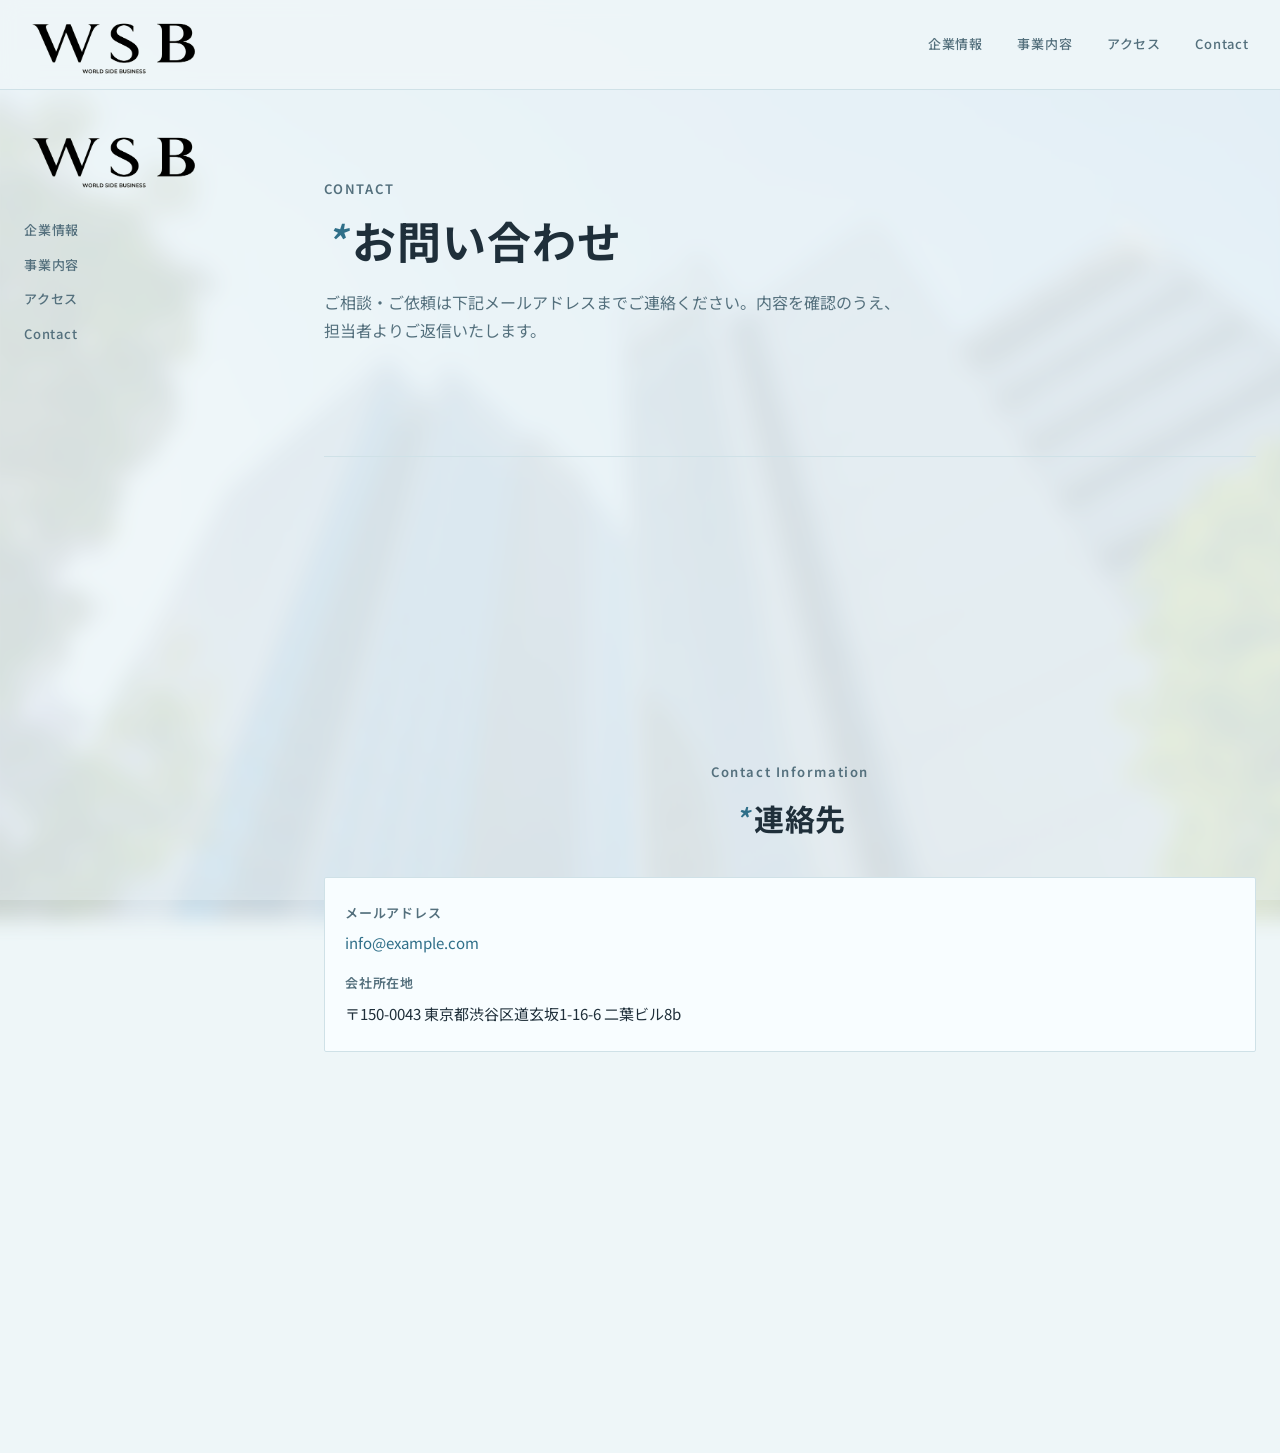
==== contact.html @ 1dfd7d29 "first commit" ====
<!doctype html>
<html lang="ja">
<head>
  <meta charset="UTF-8" />
  <meta name="viewport" content="width=device-width, initial-scale=1.0" />
  <meta name="description" content="合同会社WSBへのお問い合わせページです。" />
  <title>Contact｜合同会社WSB</title>
  <link rel="preconnect" href="https://fonts.googleapis.com" />
  <link rel="preconnect" href="https://fonts.gstatic.com" crossorigin />
  <link href="https://fonts.googleapis.com/css2?family=Noto+Sans+JP:wght@400;500;600;700&display=swap" rel="stylesheet" />
  <link rel="stylesheet" href="./css/base.css" />
  <link rel="stylesheet" href="./css/layout.css" />
  <link rel="stylesheet" href="./css/sections.css" />
  <link rel="stylesheet" href="./css/components.css" />
</head>
<body>
  <header class="site-header">
    <div class="site-header__inner">
      <button class="menu-toggle" type="button" aria-expanded="false" aria-controls="header-nav" aria-label="メニューを開く">
        <span></span>
        <span></span>
        <span></span>
      </button>
      <a class="logo" href="./index.html" aria-label="合同会社WSB ホーム">
        <img class="logo__image" src="./assets/logo.png" alt="WSBロゴ" />
      </a>
      <nav class="nav nav--header" id="header-nav" aria-label="ヘッダーナビゲーション">
        <a href="./index.html#profile">企業情報</a>
        <a href="./index.html#business">事業内容</a>
        <a href="./index.html#access">アクセス</a>
        <a href="./contact.html">Contact</a>
      </nav>
    </div>
  </header>

  <div class="page-layout">
    <aside class="site-sidebar">
      <div class="site-sidebar__inner">
        <a class="logo" href="./index.html" aria-label="合同会社WSB ホーム">
          <img class="logo__image" src="./assets/logo.png" alt="WSBロゴ" />
        </a>
        <nav class="nav nav--sidebar" aria-label="サイドナビゲーション">
          <a href="./index.html#profile">企業情報</a>
          <a href="./index.html#business">事業内容</a>
          <a href="./index.html#access">アクセス</a>
          <a href="./contact.html">Contact</a>
        </nav>
      </div>
    </aside>

    <main>
    <header class="hero">
      <p class="hero__label">Contact</p>
      <h1 class="hero__title"><span class="mark" aria-hidden="true">*</span>お問い合わせ</h1>
      <p class="hero__lead">
        ご相談・ご依頼は下記メールアドレスまでご連絡ください。内容を確認のうえ、担当者よりご返信いたします。
      </p>
    </header>

    <section class="section-reveal" aria-labelledby="contact-info-heading">
      <div class="section-head">
        <span class="section-head__eyebrow">Contact Information</span>
        <h2 id="contact-info-heading"><span class="mark" aria-hidden="true">*</span>連絡先</h2>
      </div>

      <div class="access-block">
        <p>
          <strong>メールアドレス</strong>
          <a href="mailto:info@example.com">info@example.com</a>
        </p>
        <p>
          <strong>会社所在地</strong>
          〒150-0043 東京都渋谷区道玄坂1-16-6 二葉ビル8b
        </p>
      </div>
    </section>
      <footer class="site-footer">
        <nav class="footer-nav" aria-label="フッターナビゲーション">
          <a href="./index.html#profile">会社概要</a>
          <a href="./index.html#business">事業内容</a>
          <a href="./index.html#access">アクセス</a>
          <a href="./contact.html">Contact</a>
        </nav>
        <p>© 合同会社WSB</p>
      </footer>
    </main>
  </div>
  <script src="./js/header.js"></script>
  <script src="./js/mobile-menu.js"></script>
  <script src="./js/section-reveal.js"></script>
  <script src="./js/footer.js"></script>
</body>
</html>
---- css/base.css ----
:root {
  --bg: #eef6f8;
  --surface: #f8fdff;
  --text: #1f2f3a;
  --text-muted: #54707d;
  --border: #cfe1e7;
  --accent: #2f6f89;
  --accent-soft: rgba(76, 155, 164, 0.16);
  --space-section: clamp(4rem, 10vw, 7rem);
  --max: 920px;
}

*,
*::before,
*::after {
  box-sizing: border-box;
}

html {
  scroll-behavior: smooth;
}

body {
  margin: 0;
  font-family: "Noto Sans JP", system-ui, sans-serif;
  font-size: 16px;
  line-height: 1.75;
  color: var(--text);
  background: var(--bg);
  -webkit-font-smoothing: antialiased;
  position: relative;
}

body::before {
  content: "";
  position: fixed;
  inset: 0;
  z-index: -2;
  background:
    linear-gradient(rgba(238, 246, 248, 0.82), rgba(238, 246, 248, 0.82)),
    url("../assets/company-hero.png") center / cover no-repeat;
  filter: blur(10px);
  transform: scale(1.04);
}

body::after {
  content: "";
  position: fixed;
  inset: 0;
  z-index: -1;
  background: rgba(238, 246, 248, 0.35);
}

a {
  color: var(--accent);
  text-decoration: none;
}

a:hover {
  text-decoration: underline;
}
---- css/layout.css ----
.site-header {
  position: sticky;
  top: 0;
  z-index: 20;
  background: rgba(238, 246, 248, 0.92);
  backdrop-filter: blur(10px);
  border-bottom: 1px solid var(--border);
  transition: transform 0.35s ease, opacity 0.35s ease;
  transform: translateY(0);
  opacity: 1;
}

.site-header__inner {
  max-width: none;
  width: 100%;
  margin: 0 auto;
  padding: 0 1.5rem;
  min-height: 88px;
  display: flex;
  align-items: center;
  justify-content: space-between;
  gap: 1rem;
}

.menu-toggle {
  display: none;
  border: 0;
  background: transparent;
  padding: 0.35rem;
  margin: 0;
  cursor: pointer;
  transition: transform 0.2s ease, background-color 0.2s ease, box-shadow 0.2s ease;
}

.menu-toggle span {
  display: block;
  width: 22px;
  height: 2px;
  margin: 4px 0;
  background: var(--text);
  transition: transform 0.2s ease, opacity 0.2s ease, width 0.2s ease;
}

.menu-toggle:hover {
  transform: translateY(-50%) translateY(-2px);
  background: rgba(47, 111, 137, 0.12);
  box-shadow: 0 6px 14px rgba(47, 111, 137, 0.2);
}

.menu-toggle:hover span {
  width: 24px;
}

.menu-toggle:hover span:nth-child(2) {
  width: 18px;
}

.site-header.is-hidden {
  transform: translateY(-110%);
  opacity: 0;
}

.page-layout {
  max-width: none;
  width: 100%;
  margin: 0;
  padding: 0 1.5rem 0;
  display: grid;
  grid-template-columns: 260px minmax(0, 1fr);
  gap: 2.5rem;
}

.site-sidebar {
  padding-top: 1.5rem;
  opacity: 0;
  transform: translateY(-10px);
  pointer-events: none;
  transition: opacity 0.35s ease, transform 0.35s ease;
}

body.header-is-hidden .site-sidebar {
  opacity: 1;
  transform: translateY(0);
  pointer-events: auto;
}

.site-sidebar__inner {
  position: sticky;
  top: 2rem;
  display: flex;
  flex-direction: column;
  align-items: flex-start;
  gap: 1rem;
}

.site-footer {
  position: fixed;
  left: 0;
  right: 0;
  bottom: 0;
  z-index: 18;
  width: 100%;
  padding: 1.1rem 0 1.2rem;
  font-size: 0.75rem;
  color: #ffffff;
  letter-spacing: 0.04em;
  background: #0f1114;
  text-align: center;
  border-radius: 0;
  opacity: 0;
  transform: translateY(110%);
  pointer-events: none;
  transition: transform 0.35s ease, opacity 0.35s ease;
}

body.footer-is-visible .site-footer {
  opacity: 1;
  transform: translateY(0);
  pointer-events: auto;
}

.site-footer p {
  margin: 0;
}

.footer-nav {
  display: flex;
  justify-content: center;
  flex-wrap: wrap;
  gap: 0.85rem 1.2rem;
  margin: 0 0 0.45rem;
  font-size: 0.74rem;
}

.footer-nav a {
  color: rgba(255, 255, 255, 0.9);
}

.footer-nav a:hover {
  color: #ffffff;
}

main {
  max-width: none;
  width: 100%;
  padding: 0 0 6rem;
  position: relative;
}

@media (max-width: 900px) {
  .site-header__inner {
    min-height: auto;
    padding: 0.65rem 1rem 0.7rem;
    flex-direction: column;
    align-items: center;
    justify-content: flex-start;
    gap: 0.45rem;
    position: relative;
  }

  .menu-toggle {
    display: inline-block;
    position: absolute;
    left: 0.8rem;
    right: auto;
    top: 50%;
    transform: translateY(-50%);
    z-index: 40;
    background: rgba(248, 253, 255, 0.92);
    border-radius: 8px;
    backdrop-filter: blur(4px);
  }

  .site-header.is-menu-open .menu-toggle span:nth-child(1) {
    transform: translateY(6px) rotate(45deg);
  }

  .site-header.is-menu-open .menu-toggle span:nth-child(2) {
    opacity: 0;
  }

  .site-header.is-menu-open .menu-toggle span:nth-child(3) {
    transform: translateY(-6px) rotate(-45deg);
  }

  .page-layout {
    display: block;
    padding: 0 1rem;
  }

  .site-sidebar {
    display: none;
  }

  .site-sidebar__inner {
    position: static;
  }

  main {
    max-width: 100%;
    padding-bottom: 5rem;
  }

  .footer-nav {
    gap: 0.55rem 0.85rem;
    font-size: 0.7rem;
  }
}
---- css/sections.css ----
.hero {
  padding: clamp(3rem, 12vw, 5.5rem) 0 var(--space-section);
  border-bottom: 1px solid var(--border);
}

.hero--company {
  position: absolute;
  top: 0;
  left: 0;
  overflow: hidden;
  width: 100vw;
  min-height: 100vh;
  display: flex;
  flex-direction: column;
  align-items: center;
  justify-content: center;
  text-align: center;
  padding-left: 1.5rem;
  padding-right: 1.5rem;
  transform: none;
  z-index: 0;
  opacity: var(--company-hero-opacity, 1);
  background-image:
    linear-gradient(rgba(227, 244, 248, 0.84), rgba(232, 247, 243, 0.9)),
    url("../assets/company-hero.png");
  background-size: cover;
  background-position: center;
  transition: opacity 0.25s linear;
}

.hero__content {
  position: relative;
  z-index: 2;
}

.hero-marquee {
  position: absolute;
  left: 0;
  width: 100%;
  overflow: hidden;
  z-index: 1;
  pointer-events: none;
}

.hero-marquee--top {
  top: 2.25rem;
}

.hero-marquee--bottom {
  bottom: clamp(6rem, 14vh, 9rem);
}

.hero-marquee__track {
  display: flex;
  width: max-content;
  gap: 2.5rem;
  white-space: nowrap;
  font-size: clamp(2rem, 5vw, 2.75rem);
  font-weight: 700;
  letter-spacing: 0.04em;
  color: rgba(84, 112, 125, 0.35);
}

.hero-marquee--top .hero-marquee__track {
  animation: marquee-right 26s linear infinite;
}

.hero-marquee--bottom .hero-marquee__track {
  animation: marquee-left 26s linear infinite;
}

@keyframes marquee-left {
  from {
    transform: translateX(0);
  }
  to {
    transform: translateX(-50%);
  }
}

@keyframes marquee-right {
  from {
    transform: translateX(-50%);
  }
  to {
    transform: translateX(0);
  }
}

.section--after-hero {
  margin-top: 86vh;
}

.hero__label {
  font-size: 0.8125rem;
  font-weight: 600;
  letter-spacing: 0.14em;
  text-transform: uppercase;
  color: var(--text-muted);
  margin: 0 0 0.75rem;
}

.hero__title {
  margin: 0;
  font-size: clamp(2rem, 5vw, 2.75rem);
  font-weight: 700;
  letter-spacing: 0.02em;
  line-height: 1.25;
}

.hero__lead {
  margin: 1.25rem 0 0;
  max-width: 36em;
  font-size: 1rem;
  color: var(--text-muted);
}

.hero--company .hero__lead {
  margin-left: auto;
  margin-right: auto;
}

section {
  padding: var(--space-section) 0;
  border-bottom: 1px solid var(--border);
  min-height: 100vh;
  display: flex;
  flex-direction: column;
  justify-content: center;
  position: relative;
}

section:last-of-type {
  border-bottom: none;
}

.section-reveal {
  opacity: 0;
  transform: translateX(56px);
  transition: opacity 0.7s ease, transform 0.7s ease;
}

.section-reveal.is-visible {
  opacity: 1;
  transform: translateX(0);
}

.section-reveal--fade {
  transform: none;
}

.section-reveal--fade.is-visible {
  transform: none;
}

@media (prefers-reduced-motion: reduce) {
  .section-reveal {
    opacity: 1;
    transform: none;
    transition: none;
  }

  .hero-marquee__track {
    animation: none;
  }
}

@media (max-width: 900px) {
  .section-reveal {
    transform: none;
  }

  .section-reveal.is-visible {
    transform: none;
  }

  .hero--company {
    min-height: 84vh;
    padding-left: 1rem;
    padding-right: 1rem;
  }

  .hero-marquee--top {
    top: 1.25rem;
  }

  .hero-marquee--bottom {
    bottom: 3.75rem;
  }

  .hero-marquee__track {
    gap: 1.5rem;
    font-size: clamp(1.25rem, 6vw, 1.9rem);
  }

  .hero__title {
    font-size: clamp(1.6rem, 8vw, 2.15rem);
  }

  .hero__lead {
    font-size: 0.9rem;
  }

  .section--after-hero {
    margin-top: 72vh;
  }

  section {
    min-height: auto;
    padding: clamp(2.25rem, 10vw, 3.5rem) 0;
  }
}

.profile-table-wrap {
  overflow-x: auto;
}

.profile-table {
  width: 100%;
  border-collapse: collapse;
  font-size: 0.9375rem;
}

.profile-table th,
.profile-table td {
  padding: 1rem 1.25rem;
  text-align: left;
  vertical-align: top;
  border-bottom: 1px solid var(--border);
}

.profile-table tr:last-child th,
.profile-table tr:last-child td {
  border-bottom: none;
}

.profile-table th {
  width: 11rem;
  font-weight: 600;
  color: var(--text-muted);
  background: var(--accent-soft);
  white-space: nowrap;
}

@media (max-width: 640px) {
  .profile-table th,
  .profile-table td {
    display: block;
    width: 100%;
    padding: 0.75rem 1rem;
    text-align: center;
  }

  .profile-table th {
    border-bottom: none;
  }
}
---- css/components.css ----
.logo {
  display: inline-flex;
  align-items: center;
  line-height: 0;
}

.logo:hover {
  text-decoration: none;
  opacity: 0.85;
}

.logo__image {
  display: block;
  width: clamp(120px, 16vw, 180px);
  height: auto;
}

.nav {
  font-size: 0.8125rem;
  font-weight: 500;
  letter-spacing: 0.06em;
}

.nav--header {
  display: flex;
  align-items: center;
  gap: 1.25rem;
}

.nav--sidebar {
  display: flex;
  flex-direction: column;
  align-items: flex-start;
  gap: 0.75rem;
}

.nav a {
  color: var(--text-muted);
  transition: color 0.25s ease;
}

.nav a:hover {
  color: var(--text);
}

.nav--header a {
  position: relative;
  display: inline-block;
  padding: 0.2rem 0.45rem;
  border-radius: 6px;
  transition: background-color 0.2s ease, color 0.2s ease;
}

.nav--header a:hover {
  background: rgba(31, 47, 58, 0.1);
}

@media (max-width: 900px) {
  .nav--header,
  .nav--sidebar {
    flex-direction: row;
    flex-wrap: wrap;
    gap: 0.75rem;
  }

  .nav--header {
    width: min(78vw, 300px);
    height: 100dvh;
    position: fixed;
    top: 0;
    left: 0;
    z-index: 19;
    flex-direction: column;
    align-items: center;
    justify-content: flex-start;
    gap: 0.65rem;
    padding: 4.5rem 1rem 1rem;
    background: rgba(248, 253, 255, 0.97);
    border-right: 1px solid var(--border);
    box-shadow: 12px 0 30px rgba(47, 111, 137, 0.16);
    transform: translateX(-105%);
    opacity: 0;
    pointer-events: none;
    transition: transform 0.28s ease, opacity 0.2s ease;
  }

  .nav {
    font-size: 1rem;
    letter-spacing: 0.03em;
  }

  .logo__image {
    width: clamp(96px, 24vw, 140px);
  }

  .nav--header a {
    width: 100%;
    display: block;
    text-align: center;
    padding: 0.45rem 0.6rem;
    line-height: 1.25;
  }

  .site-header.is-menu-open .nav--header {
    transform: translateX(0);
    opacity: 1;
    pointer-events: auto;
  }
}

.section-head {
  margin: 0 0 2rem;
  text-align: center;
}

.section-head__eyebrow {
  display: block;
  font-size: 0.8125rem;
  font-weight: 600;
  letter-spacing: 0.12em;
  color: var(--text-muted);
  margin-bottom: 0.5rem;
}

.section-head h2 {
  margin: 0;
  font-size: clamp(1.5rem, 3vw, 1.875rem);
  font-weight: 700;
  letter-spacing: 0.02em;
}

.mark {
  font-style: italic;
  font-weight: 500;
  color: var(--accent);
  margin-right: 0.15em;
}

.biz-grid {
  display: grid;
  grid-template-columns: repeat(2, minmax(0, 1fr));
  gap: 1.25rem;
}

.biz-card {
  position: relative;
  overflow: hidden;
  background:
    radial-gradient(140% 90% at 0% 0%, rgba(255, 255, 255, 0.95) 0%, rgba(255, 255, 255, 0) 42%),
    linear-gradient(160deg, #f6fcff 0%, #e8f6f2 100%);
  border: 1px solid rgba(47, 111, 137, 0.2);
  border-radius: 16px;
  padding: 1.5rem 1.35rem;
  box-shadow:
    0 18px 34px rgba(47, 111, 137, 0.18),
    0 4px 8px rgba(55, 132, 126, 0.12),
    inset 0 1px 0 rgba(255, 255, 255, 0.9);
  transition: transform 0.28s ease, box-shadow 0.28s ease, border-color 0.28s ease, filter 0.28s ease;
}

.biz-card:hover {
  transform: translateY(-8px) scale(1.01);
  border-color: rgba(47, 111, 137, 0.38);
  box-shadow:
    0 24px 42px rgba(47, 111, 137, 0.24),
    0 8px 16px rgba(55, 132, 126, 0.16),
    inset 0 1px 0 rgba(255, 255, 255, 0.95);
  filter: saturate(1.04);
}

.biz-card::before {
  content: "";
  position: absolute;
  top: 0;
  left: 0;
  width: 100%;
  height: 4px;
  background: linear-gradient(90deg, #2f6f89 0%, #4f9f95 100%);
}

.biz-card::after {
  content: "";
  position: absolute;
  right: -28px;
  bottom: -28px;
  width: 120px;
  height: 120px;
  background: radial-gradient(circle, rgba(47, 111, 137, 0.2) 0%, rgba(47, 111, 137, 0) 72%);
  pointer-events: none;
}

.biz-card h3 {
  margin: 0 0 0.5rem;
  font-size: 1.02rem;
  font-weight: 700;
  letter-spacing: 0.01em;
}

.biz-card p {
  margin: 0;
  font-size: 0.875rem;
  color: var(--text-muted);
  line-height: 1.65;
}

@media (max-width: 900px) {
  .biz-grid {
    gap: 0.75rem;
  }

  .biz-card {
    border-radius: 12px;
    padding: 1rem 0.9rem;
  }

  .biz-card h3 {
    font-size: 0.92rem;
  }

  .biz-card p {
    font-size: 0.78rem;
    line-height: 1.55;
  }

  .access-block {
    padding: 1rem 0.9rem;
  }
}

.profile-table-wrap,
.access-block {
  background: var(--surface);
  border: 1px solid var(--border);
  border-radius: 2px;
}

.access-block {
  padding: 1.5rem 1.25rem;
}

.access-block p {
  margin: 0 0 1rem;
  font-size: 0.9375rem;
}

.access-block p:last-child {
  margin-bottom: 0;
}

.access-block strong {
  font-weight: 600;
  display: block;
  margin-bottom: 0.35rem;
  font-size: 0.8125rem;
  letter-spacing: 0.06em;
  color: var(--text-muted);
}

.access-map {
  width: 100%;
  min-height: 340px;
  border: 0;
  border-radius: 2px;
}

@media (max-width: 900px) {
  .access-block {
    padding: 1rem 0.9rem;
  }

  .access-map {
    min-height: 260px;
  }
}
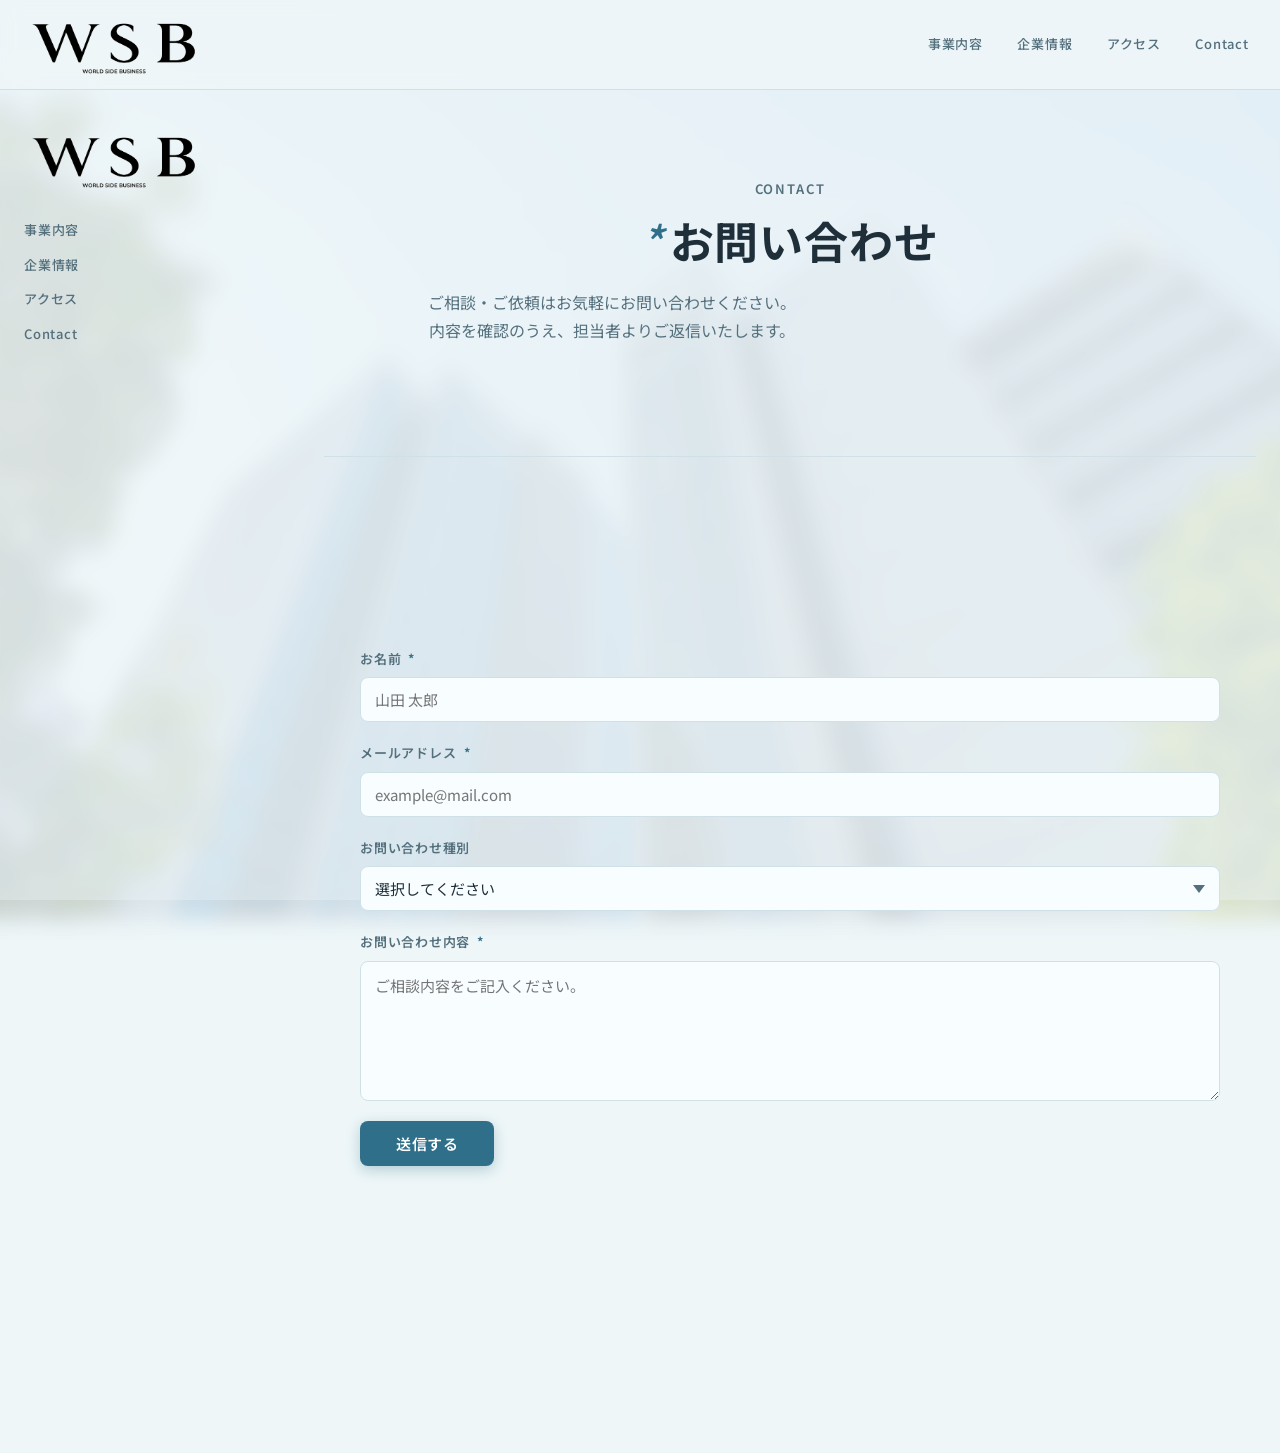
==== commit fa9a7dc3: "お問い合わせフォームの追加" ====
--- a/contact.html
+++ b/contact.html
@@ -25,8 +25,8 @@
         <img class="logo__image" src="./assets/logo.png" alt="WSBロゴ" />
       </a>
       <nav class="nav nav--header" id="header-nav" aria-label="ヘッダーナビゲーション">
+        <a href="./index.html#business">事業内容</a>
         <a href="./index.html#profile">企業情報</a>
-        <a href="./index.html#business">事業内容</a>
         <a href="./index.html#access">アクセス</a>
         <a href="./contact.html">Contact</a>
       </nav>
@@ -40,8 +40,8 @@
           <img class="logo__image" src="./assets/logo.png" alt="WSBロゴ" />
         </a>
         <nav class="nav nav--sidebar" aria-label="サイドナビゲーション">
+          <a href="./index.html#business">事業内容</a>
           <a href="./index.html#profile">企業情報</a>
-          <a href="./index.html#business">事業内容</a>
           <a href="./index.html#access">アクセス</a>
           <a href="./contact.html">Contact</a>
         </nav>
@@ -49,35 +49,61 @@
     </aside>
 
     <main>
-    <header class="hero">
-      <p class="hero__label">Contact</p>
-      <h1 class="hero__title"><span class="mark" aria-hidden="true">*</span>お問い合わせ</h1>
-      <p class="hero__lead">
-        ご相談・ご依頼は下記メールアドレスまでご連絡ください。内容を確認のうえ、担当者よりご返信いたします。
-      </p>
-    </header>
+      <header class="hero">
+        <p class="hero__label">Contact</p>
+        <h1 class="hero__title"><span class="mark" aria-hidden="true">*</span>お問い合わせ</h1>
+        <p class="hero__lead">
+          ご相談・ご依頼はお気軽にお問い合わせください。<br />内容を確認のうえ、担当者よりご返信いたします。
+        </p>
+      </header>
 
-    <section class="section-reveal" aria-labelledby="contact-info-heading">
-      <div class="section-head">
-        <span class="section-head__eyebrow">Contact Information</span>
-        <h2 id="contact-info-heading"><span class="mark" aria-hidden="true">*</span>連絡先</h2>
-      </div>
+      <section class="section-reveal section-reveal--fade" aria-labelledby="contact-form-heading">
+        <form id="contact-form" class="contact-form" novalidate>
+          <!-- Web3Forms access key（要設定） -->
+          <input type="hidden" name="access_key" value="6b9cf9dc-9621-4efc-8095-e99b26520979" />
+          <input type="hidden" name="subject" value="【合同会社WSB】お問い合わせが届きました" />
+          <input type="hidden" name="from_name" value="WSB HP お問い合わせフォーム" />
+          <!-- スパム対策 -->
+          <input type="checkbox" name="botcheck" style="display:none" />
 
-      <div class="access-block">
-        <p>
-          <strong>メールアドレス</strong>
-          <a href="mailto:info@example.com">info@example.com</a>
-        </p>
-        <p>
-          <strong>会社所在地</strong>
-          〒150-0043 東京都渋谷区道玄坂1-16-6 二葉ビル8b
-        </p>
-      </div>
-    </section>
-      <footer class="site-footer">
+          <div class="form-group">
+            <label for="name">お名前 <span class="required">*</span></label>
+            <input type="text" id="name" name="name" placeholder="山田 太郎" required />
+          </div>
+
+          <div class="form-group">
+            <label for="email">メールアドレス <span class="required">*</span></label>
+            <input type="email" id="email" name="email" placeholder="example@mail.com" required />
+          </div>
+
+          <div class="form-group">
+            <label for="inquiry-type">お問い合わせ種別</label>
+            <select id="inquiry-type" name="inquiry_type">
+              <option value="">選択してください</option>
+              <option value="HP作成">HP作成</option>
+              <option value="EC作成">EC作成</option>
+              <option value="物販">物販</option>
+              <option value="アーティスト事業">アーティスト事業</option>
+              <option value="その他">その他</option>
+            </select>
+          </div>
+
+          <div class="form-group">
+            <label for="message">お問い合わせ内容 <span class="required">*</span></label>
+            <textarea id="message" name="message" placeholder="ご相談内容をご記入ください。" required></textarea>
+          </div>
+
+          <button type="submit" class="btn-submit">送信する</button>
+        </form>
+
+        <div id="form-result"></div>
+      </section>
+
+
+<footer class="site-footer">
         <nav class="footer-nav" aria-label="フッターナビゲーション">
+          <a href="./index.html#business">事業内容</a>
           <a href="./index.html#profile">会社概要</a>
-          <a href="./index.html#business">事業内容</a>
           <a href="./index.html#access">アクセス</a>
           <a href="./contact.html">Contact</a>
         </nav>
@@ -89,5 +115,6 @@
   <script src="./js/mobile-menu.js"></script>
   <script src="./js/section-reveal.js"></script>
   <script src="./js/footer.js"></script>
+  <script src="./js/contact-form.js"></script>
 </body>
 </html>
--- a/css/layout.css
+++ b/css/layout.css
@@ -199,6 +199,7 @@
   main {
     max-width: 100%;
     padding-bottom: 5rem;
+    display: flow-root;
   }
 
   .footer-nav {
--- a/css/sections.css
+++ b/css/sections.css
@@ -1,6 +1,7 @@
 .hero {
   padding: clamp(3rem, 12vw, 5.5rem) 0 var(--space-section);
   border-bottom: 1px solid var(--border);
+  text-align: center;
 }
 
 .hero--company {
@@ -153,6 +154,14 @@
   transform: none;
 }
 
+.section-reveal--left {
+  transform: translateX(-56px);
+}
+
+.section-reveal--left.is-visible {
+  transform: translateX(0);
+}
+
 @media (prefers-reduced-motion: reduce) {
   .section-reveal {
     opacity: 1;
@@ -176,6 +185,7 @@
 
   .hero--company {
     min-height: 84vh;
+    justify-content: center;
     padding-left: 1rem;
     padding-right: 1rem;
   }
@@ -202,7 +212,7 @@
   }
 
   .section--after-hero {
-    margin-top: 72vh;
+    margin-top: 88vh;
   }
 
   section {
--- a/css/components.css
+++ b/css/components.css
@@ -113,6 +113,13 @@
   text-align: center;
 }
 
+.section-head__lead {
+  margin: 0.75rem 0 0;
+  font-size: 0.9375rem;
+  color: var(--text-muted);
+  line-height: 1.75;
+}
+
 .section-head__eyebrow {
   display: block;
   font-size: 0.8125rem;
@@ -272,3 +279,115 @@
     min-height: 260px;
   }
 }
+
+/* ── Contact Form ── */
+.contact-form {
+  display: flex;
+  flex-direction: column;
+  gap: 1.25rem;
+  width: 100%;
+  max-width: 860px;
+  margin: 0 auto;
+}
+
+.form-group {
+  display: flex;
+  flex-direction: column;
+  gap: 0.4rem;
+}
+
+.form-group label {
+  font-size: 0.8125rem;
+  font-weight: 600;
+  letter-spacing: 0.06em;
+  color: var(--text-muted);
+}
+
+.form-group .required {
+  color: var(--accent);
+  margin-left: 0.25em;
+}
+
+.form-group input,
+.form-group select,
+.form-group textarea {
+  width: 100%;
+  padding: 0.7rem 0.9rem;
+  font-family: inherit;
+  font-size: 0.9375rem;
+  color: var(--text);
+  background: var(--surface);
+  border: 1px solid var(--border);
+  border-radius: 8px;
+  outline: none;
+  transition: border-color 0.2s ease, box-shadow 0.2s ease;
+  appearance: none;
+}
+
+.form-group input:focus,
+.form-group select:focus,
+.form-group textarea:focus {
+  border-color: var(--accent);
+  box-shadow: 0 0 0 3px rgba(47, 111, 137, 0.15);
+}
+
+.form-group select {
+  background-image: url("data:image/svg+xml,%3Csvg xmlns='http://www.w3.org/2000/svg' width='12' height='8' viewBox='0 0 12 8'%3E%3Cpath fill='%2354707d' d='M6 8L0 0h12z'/%3E%3C/svg%3E");
+  background-repeat: no-repeat;
+  background-position: right 0.9rem center;
+  padding-right: 2.2rem;
+}
+
+.form-group textarea {
+  resize: vertical;
+  min-height: 140px;
+  line-height: 1.7;
+}
+
+.btn-submit {
+  align-self: flex-start;
+  padding: 0.75rem 2.25rem;
+  font-family: inherit;
+  font-size: 0.9375rem;
+  font-weight: 600;
+  letter-spacing: 0.04em;
+  color: #fff;
+  background: var(--accent);
+  border: none;
+  border-radius: 8px;
+  cursor: pointer;
+  transition: background-color 0.2s ease, transform 0.15s ease, box-shadow 0.2s ease;
+  box-shadow: 0 4px 14px rgba(47, 111, 137, 0.3);
+}
+
+.btn-submit:hover {
+  background: #255a70;
+  transform: translateY(-2px);
+  box-shadow: 0 6px 18px rgba(47, 111, 137, 0.38);
+}
+
+.btn-submit:disabled {
+  opacity: 0.6;
+  cursor: not-allowed;
+  transform: none;
+}
+
+.form-msg {
+  margin: 0;
+  padding: 1rem 1.25rem;
+  border-radius: 8px;
+  font-size: 0.9375rem;
+  line-height: 1.65;
+}
+
+.form-msg--ok {
+  background: rgba(47, 137, 89, 0.1);
+  border: 1px solid rgba(47, 137, 89, 0.3);
+  color: #1d6e44;
+}
+
+.form-msg--err {
+  background: rgba(180, 60, 60, 0.08);
+  border: 1px solid rgba(180, 60, 60, 0.25);
+  color: #9b2c2c;
+}
